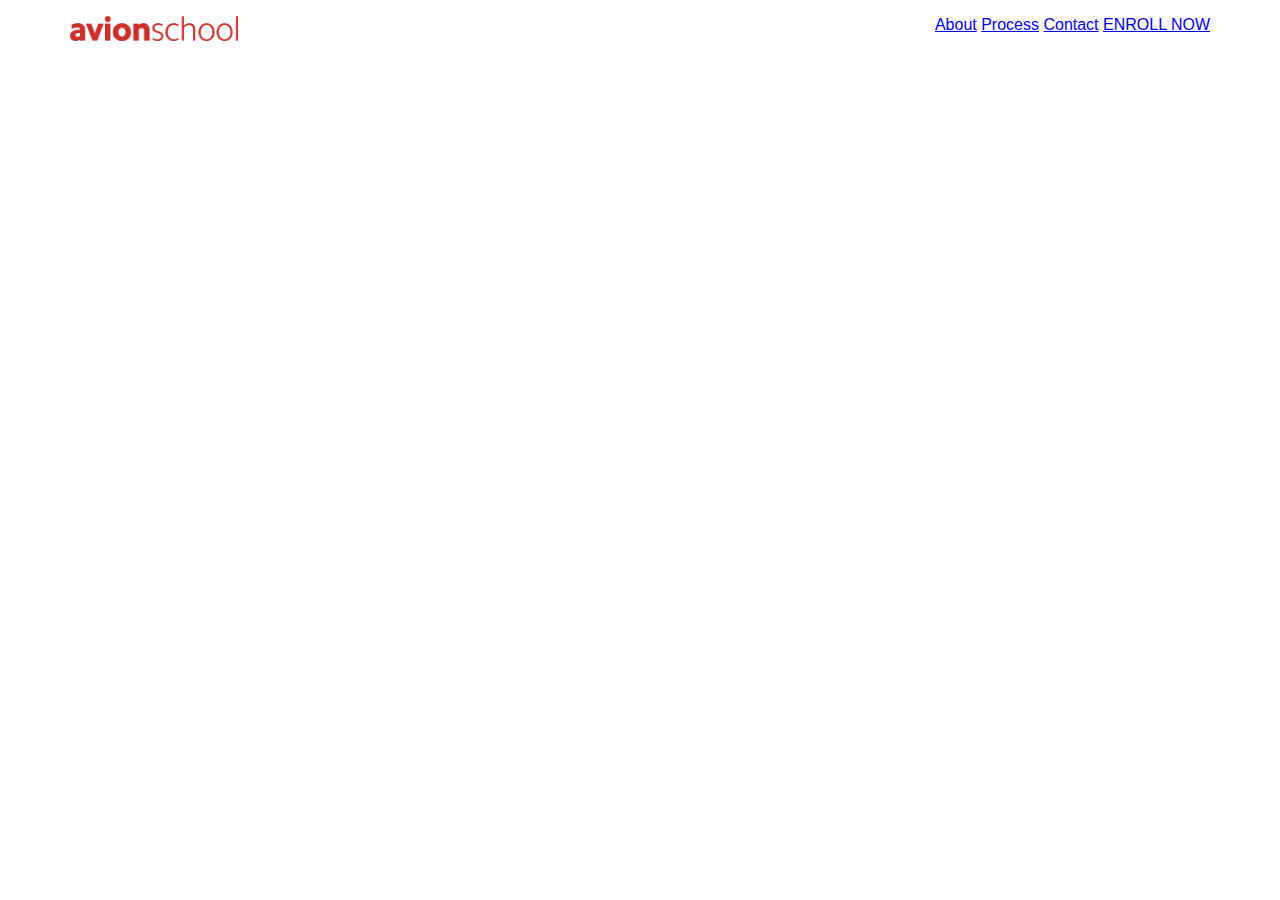
==== index.html @ 993ed4a9 "Initial Commit" ====
<!DOCTYPE html>
<html lang="en">
<head>
    <meta charset="UTF-8">
    <meta name="viewport" content="width=device-width, initial-scale=1.0">
    <title>Document</title>
    <link rel="stylesheet" href="./styles.css">
</head>
<body>
    <header>
        <div class="container">
            <img src="assets/logo.png">
            <ul>
                <li><a href="#">About</a></li>
                <li><a href="#">Process</a></li>
                <li><a href="#">Contact</a></li>
                <li><a href="#" class="btn">ENROLL NOW</a></li>
            </ul>
        </div>
    </header>

    <section id="banner">
        <div class="container">
            
        </div>        
    </section>
    
    <section id="about">
        <div class="container">
            
        </div>        
    </section>
    
    <section id="quote">
        <div class="container">
            
        </div>        
    </section>
    
    <section id="services">
        <div class="container">
            
        </div>        
    </section>
    
    <section id="contact">
        <div class="container">
            
        </div>        
    </section>

    <footer>
        <div class="container">
            
        </div>
    </footer>
</body>
</html>
---- styles.css ----
* {
    font-family: -apple-system, BlinkMacSystemFont, 'Segoe UI', Roboto, Oxygen, Ubuntu, Cantarell, 'Open Sans', 'Helvetica Neue', sans-serif;
    box-sizing: border-box;
    padding: 0;
    margin: 0;
}

.container {
    margin: 0 auto;
}

@media (min-width: 576px) {
    .container {
        width: 540px;
    }
}

@media (min-width: 768px) {
    .container {
        width: 720px;
    }
}

@media (min-width: 992px) {
    .container {
        width: 960px;
    }
}

@media (min-width: 1200px) {
    .container {
        width: 1140px;
    }
}

header .container {
    display: flex;
    padding-top: 16px;
    padding-bottom: 16px;
    justify-content: space-between;
}

header img {
    max-height: 25px;
}

header li {
    display: inline;
}
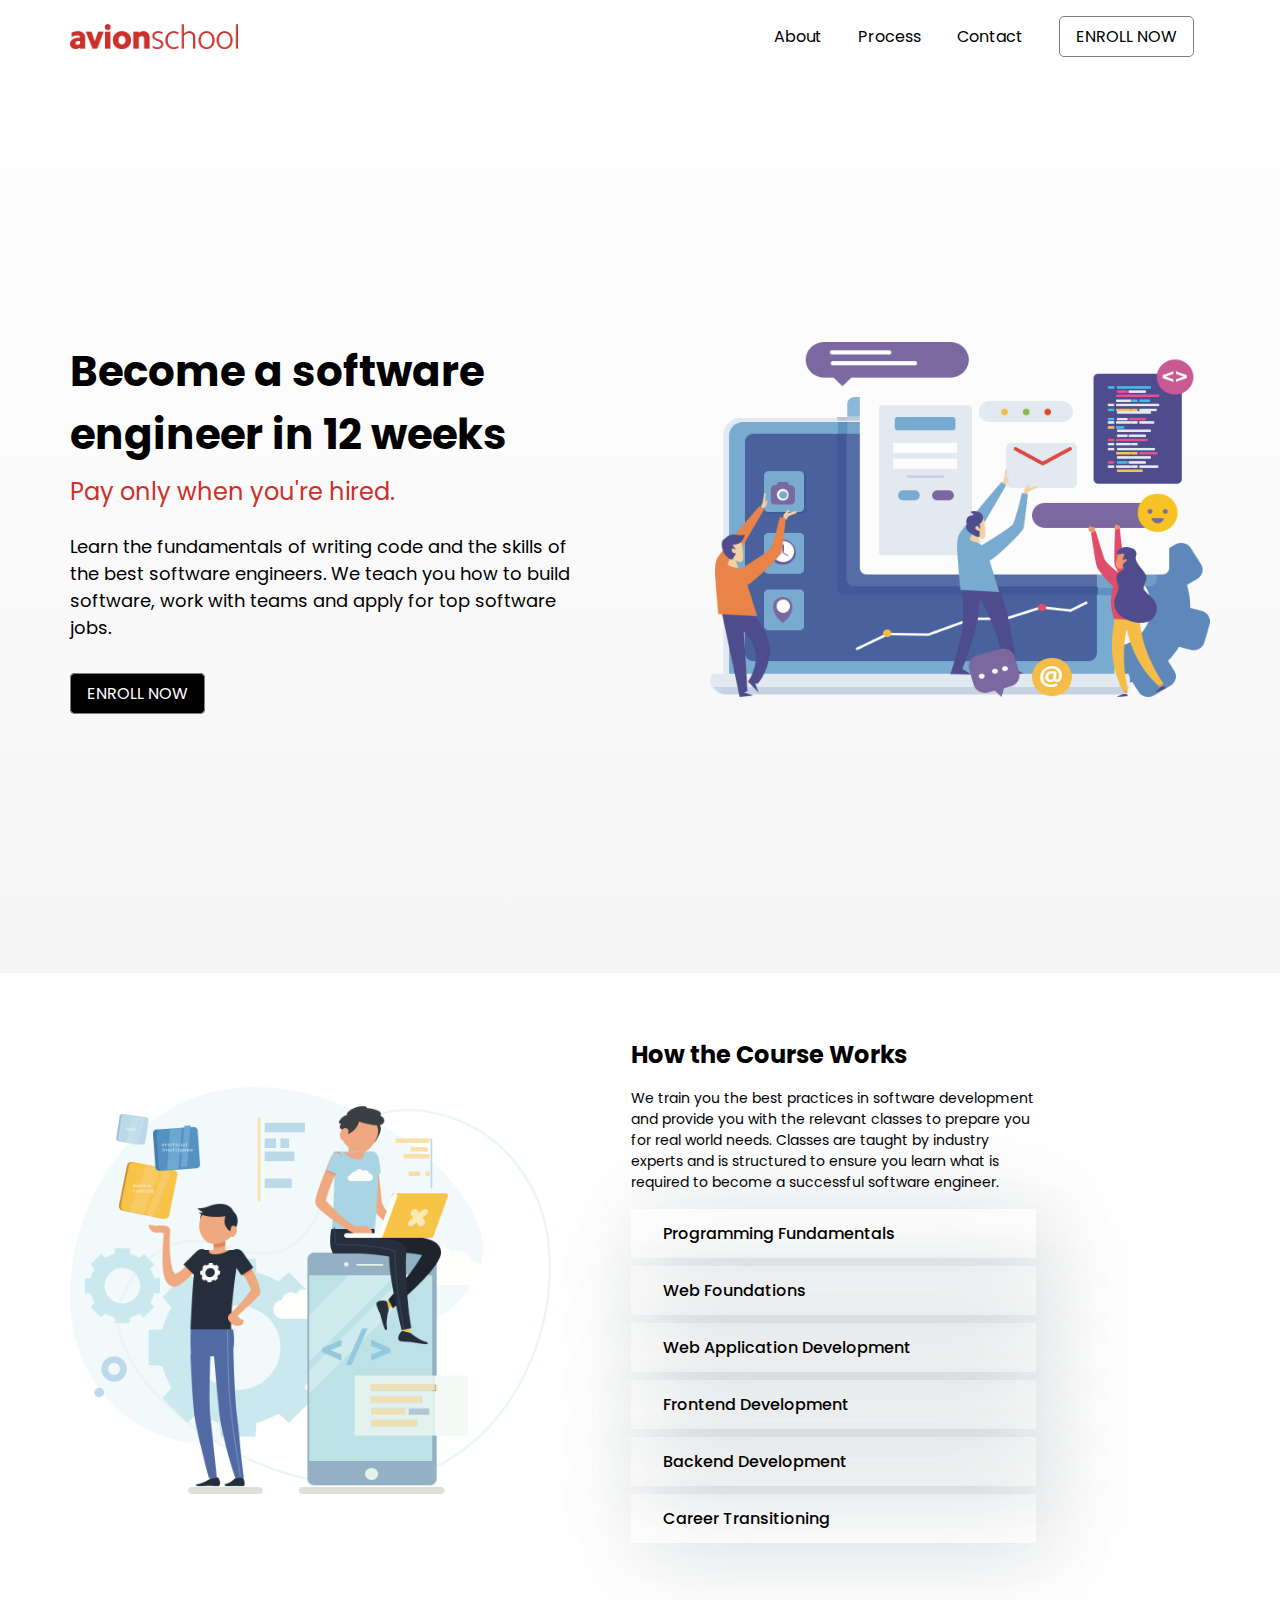
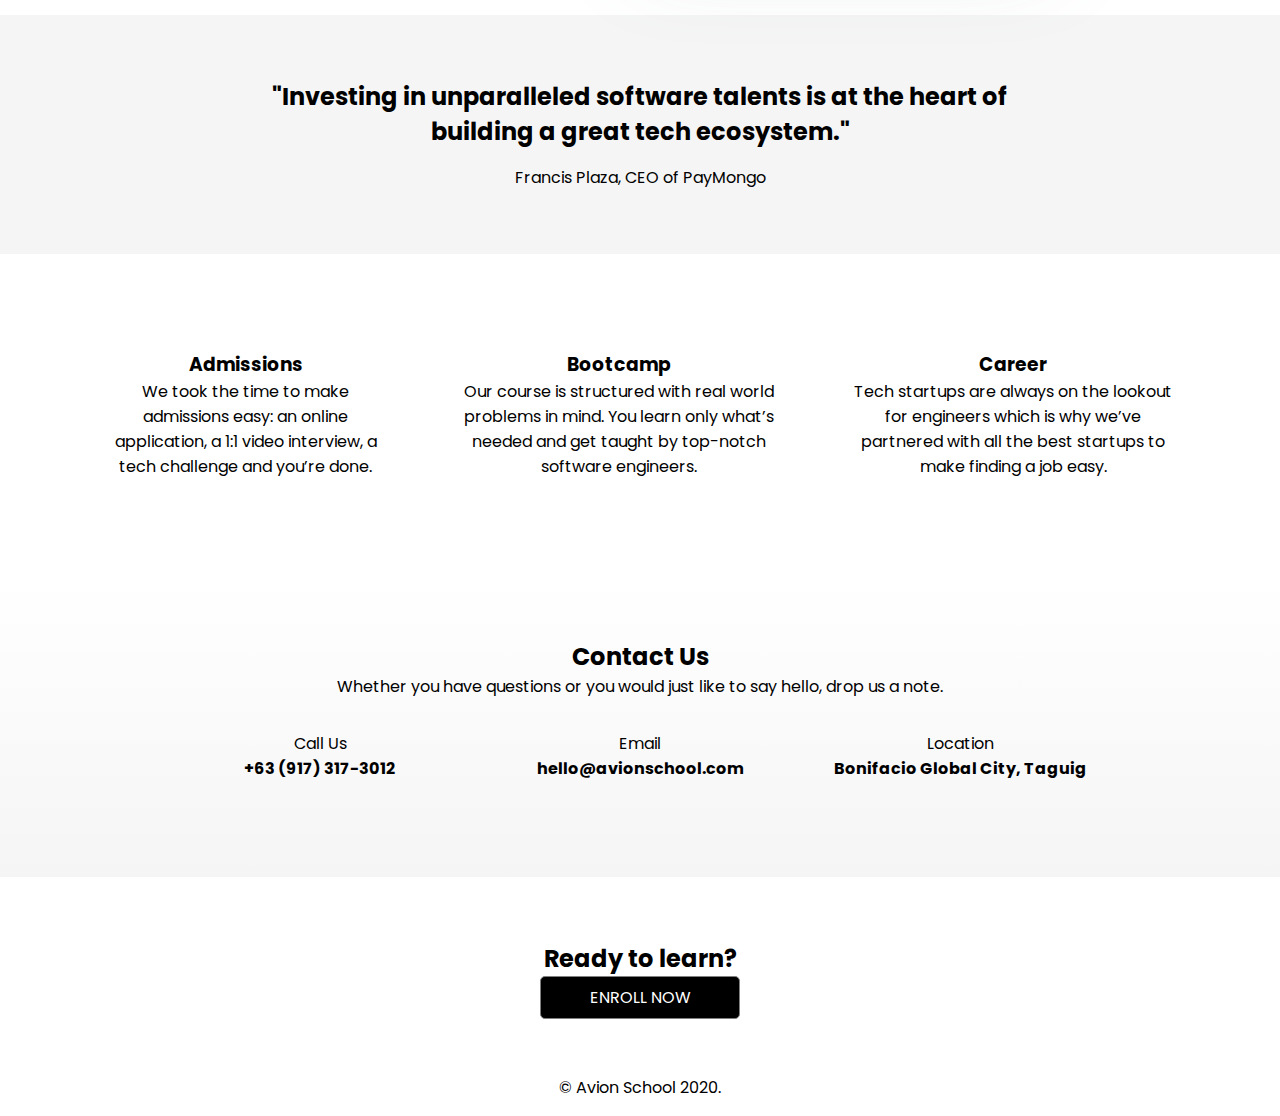
==== commit 8cc27239: "Merge branch 'master' of https://github.com/jhakezebedee/AvionRedesignLandingPage into #11-enroll-ht" ====
--- a/index.html
+++ b/index.html
@@ -4,7 +4,8 @@
     <meta charset="UTF-8">
     <meta name="viewport" content="width=device-width, initial-scale=1.0">
     <title>Document</title>
-    <link rel="stylesheet" href="./styles.css">
+    <link rel="stylesheet" href="./css/global.css">
+    <link rel="stylesheet" href="./css/index.css">
 </head>
 <body>
     <header>
@@ -14,44 +15,123 @@
                 <li><a href="#">About</a></li>
                 <li><a href="#">Process</a></li>
                 <li><a href="#">Contact</a></li>
-                <li><a href="#" class="btn">ENROLL NOW</a></li>
+                <li><a href="#" class="btn btn-hollow">ENROLL NOW</a></li>
             </ul>
         </div>
     </header>
 
     <section id="banner">
         <div class="container">
-            
+            <div class="banner-content">
+                <h1>
+                    Become a software engineer in 12 weeks
+                </h1>
+                <span class="banner-highlight">
+                    Pay only when you're hired.
+                </span>
+                <p>
+                    Learn the fundamentals of writing code and the skills of the best software engineers. We teach you how to build software, work with teams and apply for top software jobs.
+                </p>
+                <a class="btn btn-solid">
+                    ENROLL NOW
+                </a>
+            </div>
+            <div class="banner-image-container">
+                <img src="assets/software-team.png">
+            </div>
         </div>        
     </section>
     
     <section id="about">
         <div class="container">
-            
+            <div class="about-image-container">
+                <img src="assets/course.png">
+            </div>
+            <div class="about-content">
+                <h2>
+                    How the Course Works
+                </h2>
+                <p>
+                    We train you the best practices in software development and provide you with the relevant classes to prepare you for real world needs. Classes are taught by industry experts and is structured to ensure you learn what is required to become a successful software engineer.
+                </p>
+                <ul>
+                    <li>Programming Fundamentals</li>
+                    <li>Web Foundations</li>
+                    <li>Web Application Development</li>
+                    <li>Frontend Development</li>
+                    <li>Backend Development</li>
+                    <li>Career Transitioning</li>
+                </ul>
+            </div>
         </div>        
     </section>
     
     <section id="quote">
         <div class="container">
-            
+            <blockquote>
+                <h2>
+                    "Investing in unparalleled software talents is at the heart of building a great tech ecosystem."
+                </h2>
+            </blockquote>
+            <span>
+                Francis Plaza, CEO of PayMongo
+            </span>
         </div>        
     </section>
     
     <section id="services">
         <div class="container">
-            
+            <div class="service-block">
+                <h3>Admissions</h3>
+                <p>
+                    We took the time to make admissions easy: an online application, a 1:1 video interview, a tech challenge and you’re done.
+                </p>
+            </div>
+            <div class="service-block">
+                <h3>Bootcamp</h3>
+                <p>
+                    Our course is structured with real world problems in mind. You learn only what’s needed and get taught by top-notch software engineers.
+                </p>
+            </div>
+            <div class="service-block">
+                <h3>Career</h3>
+                <p>
+                    Tech startups are always on the lookout for engineers which is why we’ve partnered with all the best startups to make finding a job easy.
+                </p>
+            </div>
         </div>        
     </section>
     
     <section id="contact">
         <div class="container">
-            
+            <h2>Contact Us</h2>
+            <p>Whether you have questions or you would just like to say hello, drop us a note.</p>
+            <div class="contacts">
+                <div class="contact-block">
+                    <p>Call Us</p>
+                    <h3>+63 (917) 317-3012</h3>
+                </div>
+                <div class="contact-block">
+                    <p>Email</p>
+                    <h3>hello@avionschool.com</h3>
+                </div>
+                <div class="contact-block">
+                    <p>Location</p>
+                    <h3>Bonifacio Global City, Taguig</h3>
+                </div>
+            </div>
         </div>        
     </section>
 
     <footer>
         <div class="container">
-            
+            <h2>Ready to learn?</h2>
+            <a class="btn btn-solid">
+                ENROLL NOW
+            </a>
+            <div class="footer-btm">
+                <p>© Avion School 2020.</p>
+            </div>
         </div>
     </footer>
 </body>
--- a/css/global.css
+++ b/css/global.css
@@ -0,0 +1,72 @@
+@import url('https://fonts.googleapis.com/css2?family=Poppins:ital,wght@0,100;0,200;0,300;0,400;0,500;0,600;0,700;0,800;0,900;1,100;1,200;1,300;1,400;1,500;1,600;1,700;1,800;1,900&display=swap');
+
+* {
+    font-family: 'Poppins',"Segoe UI","Roboto","Oxygen","Ubuntu","Cantarell","Fira Sans","Droid Sans","Helvetica Neue",sans-serif;
+    box-sizing: border-box;
+    padding: 0;
+    margin: 0;
+}
+
+.container {
+    margin: 0 auto;
+}
+
+@media (min-width: 576px) {
+    .container {
+        width: 540px;
+    }
+}
+
+@media (min-width: 768px) {
+    .container {
+        width: 720px;
+    }
+}
+
+@media (min-width: 992px) {
+    .container {
+        width: 960px;
+    }
+}
+
+@media (min-width: 1200px) {
+    .container {
+        width: 1140px;
+    }
+}
+
+header .container {
+    display: flex;
+    padding: 24px 0;
+    justify-content: space-between;
+}
+
+header img {
+    max-height: 25px;
+}
+
+header li {
+    display: inline;
+    margin: 0 16px;
+}
+
+header a {
+    text-decoration: none;
+    color: black;
+}
+
+.btn {
+    padding: 8px 16px;
+    border: 1px solid grey;
+    border-radius: 5px;
+}
+
+.btn-hollow{
+    background: none;
+    color: black;
+}
+
+.btn-solid{
+    background-color: black;
+    color: white;
+}--- a/css/index.css
+++ b/css/index.css
@@ -0,0 +1,155 @@
+#banner {
+    background: linear-gradient(180deg,#fff 0%,rgb(245, 245, 245) 100%);
+}
+
+#banner .container {
+    display: flex;
+    justify-content: center;
+    align-items: center;
+    height: 100vh;
+}
+
+#banner .banner-image-container {
+    max-width: 50vw;
+}
+
+#banner img {
+    width: 100%;
+}
+
+#banner h1 {
+    font-size: 42px;
+    width: 80%;
+    padding-bottom: 8px;
+}
+
+#banner .banner-highlight {
+    font-size: 24px;
+    color: #cc302b;
+}
+
+#banner p {
+    font-size: 18px;
+    width: 80%;
+    padding-bottom: 40px;
+    padding-top: 24px;
+}
+
+#about .container {
+    display: flex;
+    justify-content: center;
+    align-items: center;
+    padding: 64px 0;
+}
+
+#about .about-image-container {
+    max-width: 50vw;
+    width: 90%;
+    padding-right: 80px;
+}
+
+#about .about-content {
+    width: 100%;
+}
+
+#about img {
+    width: 100%;
+}
+
+#about h2 {
+    padding-bottom: 16px;
+}
+
+#about p {
+    font-size: 14px;
+    width: 70%;
+    margin-bottom: 16px;
+}
+
+#about ul {
+    list-style: none;
+    width: 70%;
+}
+
+#about li {
+    padding: 12px 32px;
+    box-shadow: 12px 7px 90px 0 rgba(110,123,131,.3);
+    margin-bottom: 8px;
+    font-weight: 500;
+}
+
+#quote {
+    background: rgb(245, 245, 245);
+}
+#quote .container {
+    text-align: center;
+    display: flex;
+    flex-direction: column;
+    justify-content: center;
+    align-items: center;
+    padding: 64px 0;
+}
+
+#quote blockquote {
+    width: 70%;
+    margin-bottom: 16px;
+}
+
+#services .container {
+    text-align: center;
+    display: flex;
+    justify-content: center;
+    align-items: center;
+    padding: 64px 0;
+}
+
+#services .service-block {
+    padding: 32px 32px;
+}
+
+#contact {
+    background: linear-gradient(180deg,#fff 0%,rgb(245, 245, 245) 100%);
+}
+
+#contact .container {
+    text-align: center;
+    display: flex;
+    flex-direction: column;
+    justify-content: center;
+    align-items: center;
+    padding: 64px 0;
+}
+
+#contact .contacts {
+    display: flex;
+    justify-content: center;
+    align-items: center;
+    width: 100%;
+}
+
+#contact .contact-block {
+    padding: 32px 32px;
+    width: 25vw;
+}
+
+#contact h3 {
+    font-size: 16px;
+}
+
+footer .container {
+    display: flex;
+    flex-direction: column;
+    align-items: center;
+    justify-content: center;
+    padding-top: 64px;
+}
+
+footer .btn {
+    text-align: center;
+    width: 200px;
+}
+
+footer .footer-btm {
+    margin-top: 40px;
+    padding: 16px 0;
+}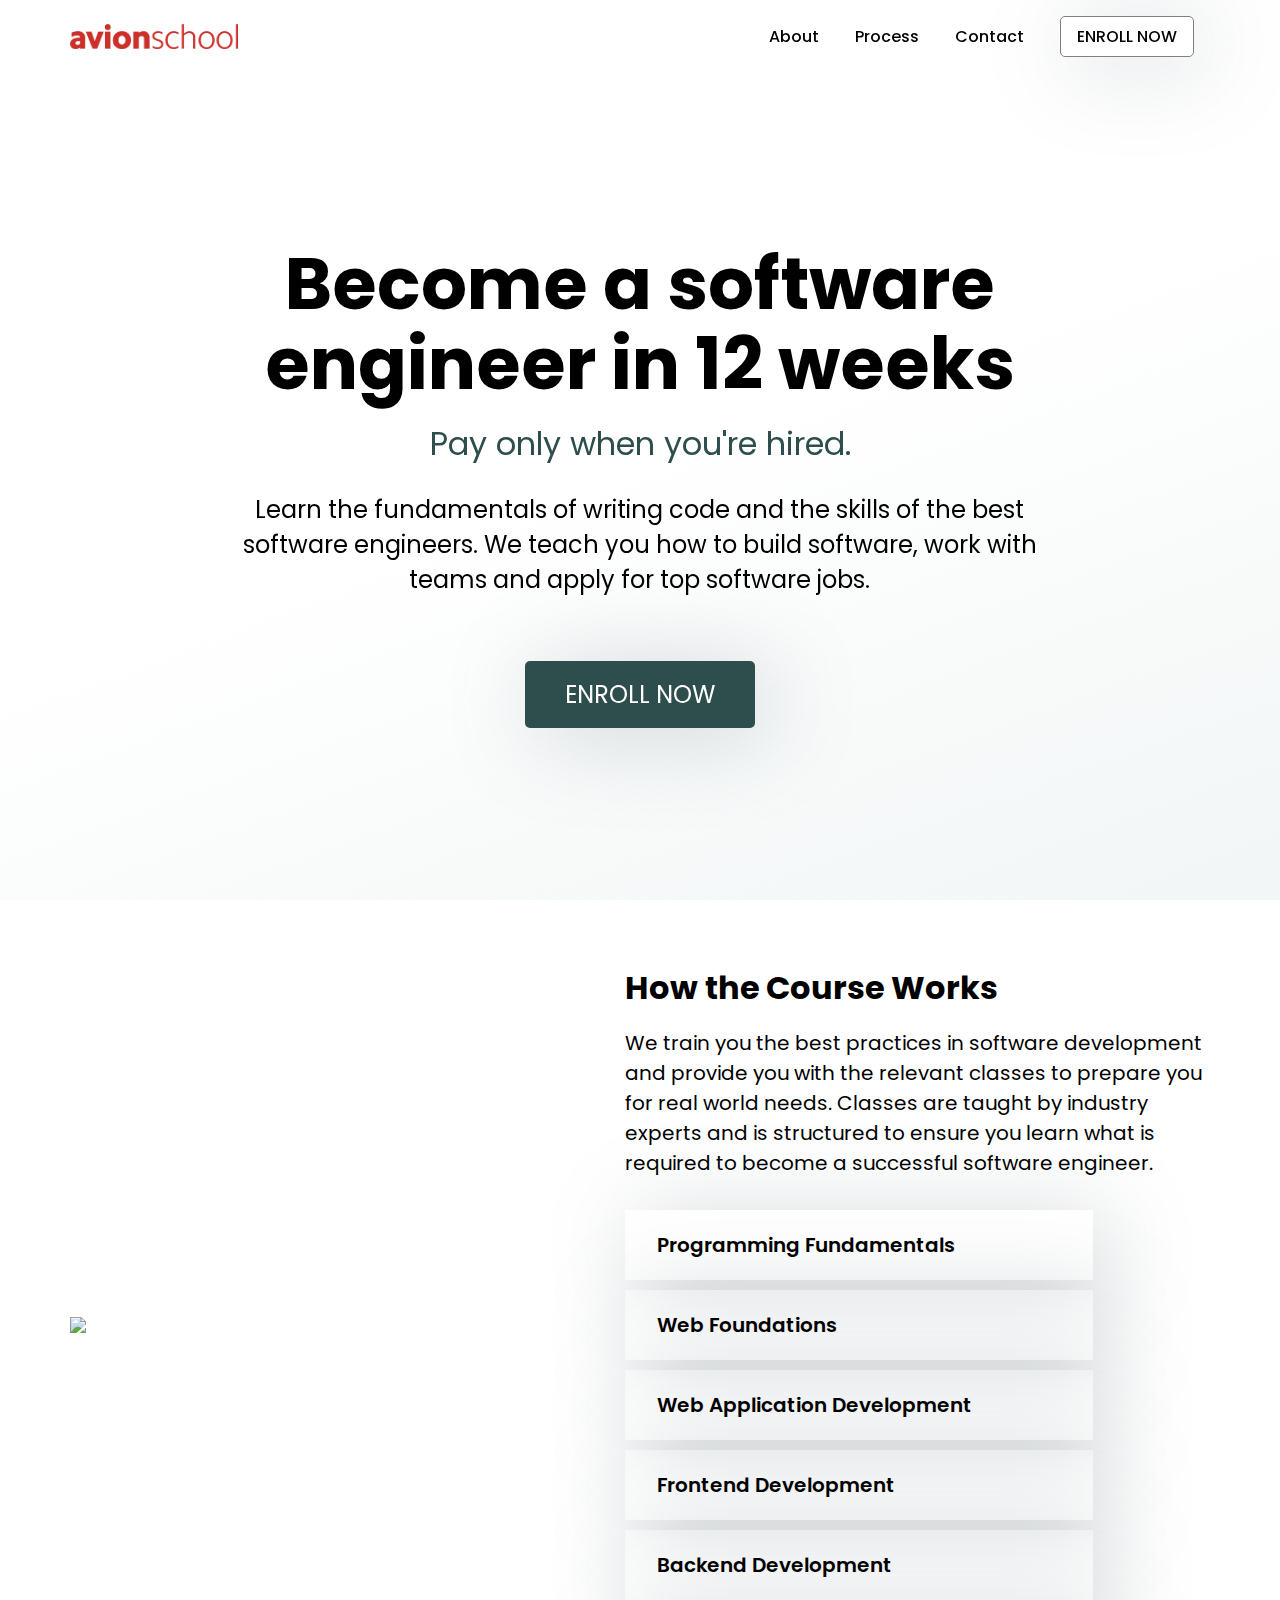
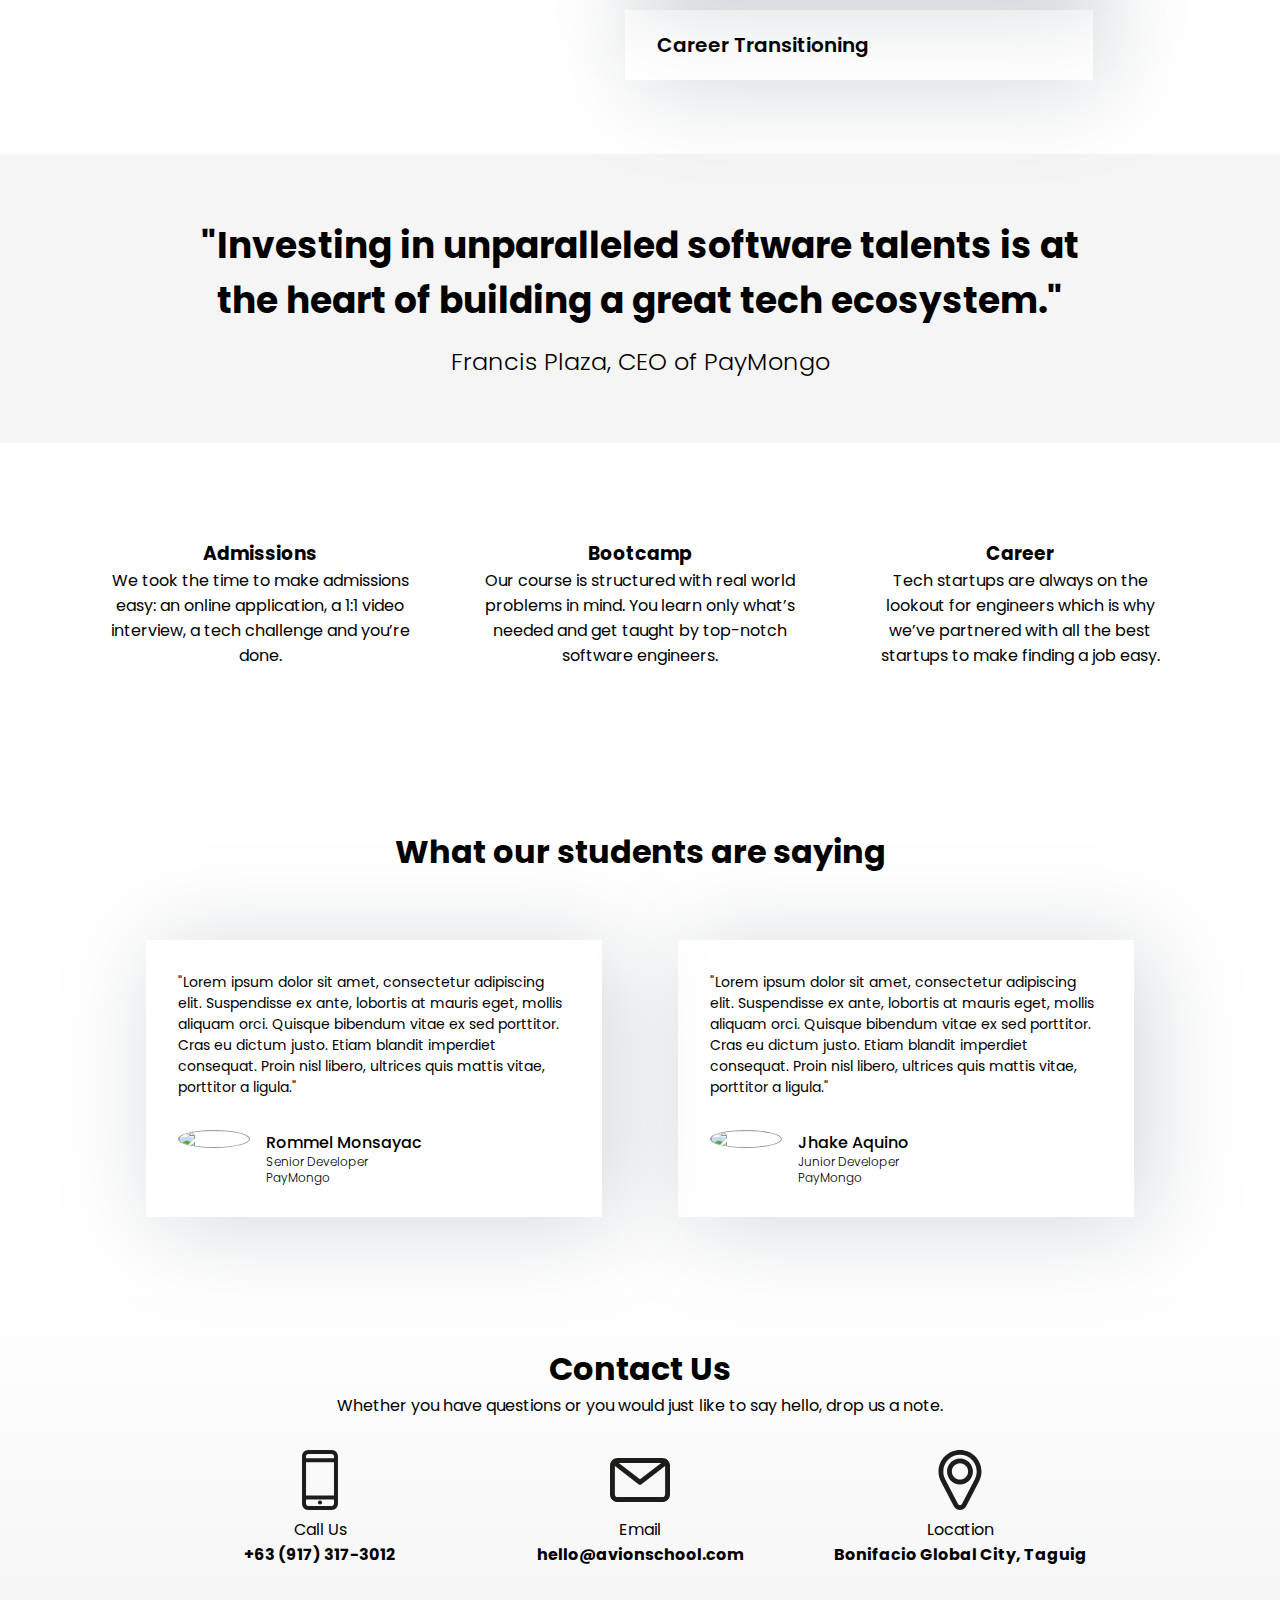
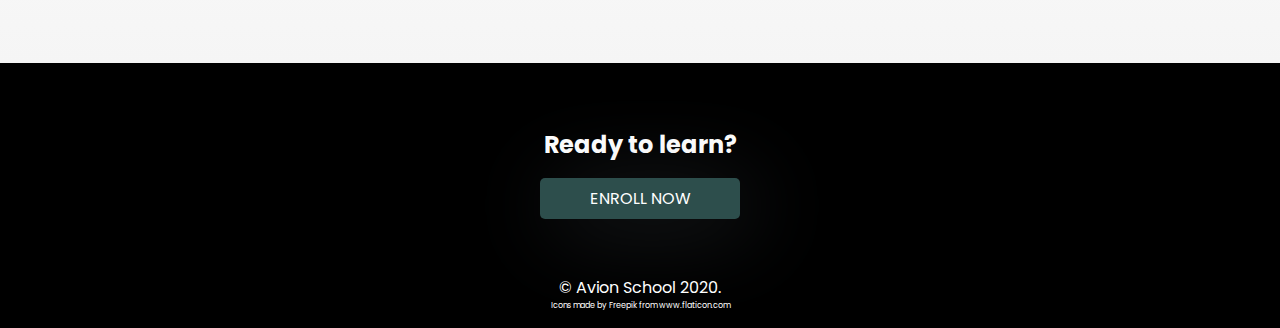
==== commit 72468b09: "Add icons for contacts section" ====
--- a/index.html
+++ b/index.html
@@ -6,9 +6,23 @@
     <title>Document</title>
     <link rel="stylesheet" href="./css/global.css">
     <link rel="stylesheet" href="./css/index.css">
+    <script>
+        window.onload = function() {
+            var myNav = document.getElementById('header');
+            window.onscroll = function () { 
+                "use strict";
+                if (document.body.scrollTop >= 100 || document.documentElement.scrollTop >= 100 ) {
+                    myNav.classList.add("scrolled");
+                } 
+                else {
+                    myNav.classList.remove("scrolled");
+                }
+            };
+        }
+    </script>
 </head>
 <body>
-    <header>
+    <header id="header">
         <div class="container">
             <img src="assets/logo.png">
             <ul>
@@ -32,20 +46,17 @@
                 <p>
                     Learn the fundamentals of writing code and the skills of the best software engineers. We teach you how to build software, work with teams and apply for top software jobs.
                 </p>
-                <a class="btn btn-solid">
+                <a href="#" class="btn btn-solid">
                     ENROLL NOW
                 </a>
             </div>
-            <div class="banner-image-container">
-                <img src="assets/software-team.png">
-            </div>
         </div>        
     </section>
-    
+
     <section id="about">
         <div class="container">
             <div class="about-image-container">
-                <img src="assets/course.png">
+                <img src="assets/about.png">
             </div>
             <div class="about-content">
                 <h2>
@@ -102,20 +113,57 @@
         </div>        
     </section>
     
+    <section id="students">
+        <div class="container">
+            <h2>What our students are saying</h2>
+            <div class="testimonials-container">
+                <div class="student-block">
+                    <p>
+                        "Lorem ipsum dolor sit amet, consectetur adipiscing elit. Suspendisse ex ante, lobortis at mauris eget, mollis aliquam orci. Quisque bibendum vitae ex sed porttitor. Cras eu dictum justo. Etiam blandit imperdiet consequat. Proin nisl libero, ultrices quis mattis vitae, porttitor a ligula."
+                    </p>
+                    <div class="student-profile">
+                        <img src="assets/student-1.jpg">
+                        <div class="student-title">
+                            <h3>Rommel Monsayac</h3>
+                            <span>Senior Developer</span>
+                            <span>PayMongo</span>
+                        </div>
+                    </div>
+                </div>
+                <div class="student-block">
+                    <p>
+                        "Lorem ipsum dolor sit amet, consectetur adipiscing elit. Suspendisse ex ante, lobortis at mauris eget, mollis aliquam orci. Quisque bibendum vitae ex sed porttitor. Cras eu dictum justo. Etiam blandit imperdiet consequat. Proin nisl libero, ultrices quis mattis vitae, porttitor a ligula."
+                    </p>
+                    <div class="student-profile">
+                        <img src="assets/student-2.jpg">
+                        <div class="student-title">
+                            <h3>Jhake Aquino</h3>
+                            <span>Junior Developer</span>
+                            <span>PayMongo</span>
+                        </div>
+                    </div>
+                </div>
+            </div>
+        </div>
+    </section>
+
     <section id="contact">
         <div class="container">
             <h2>Contact Us</h2>
             <p>Whether you have questions or you would just like to say hello, drop us a note.</p>
             <div class="contacts">
                 <div class="contact-block">
+                    <img src="assets/iphone.svg">
                     <p>Call Us</p>
                     <h3>+63 (917) 317-3012</h3>
                 </div>
                 <div class="contact-block">
+                    <img src="assets/email.svg">
                     <p>Email</p>
                     <h3>hello@avionschool.com</h3>
                 </div>
                 <div class="contact-block">
+                    <img src="assets/placeholder.svg">
                     <p>Location</p>
                     <h3>Bonifacio Global City, Taguig</h3>
                 </div>
@@ -126,11 +174,12 @@
     <footer>
         <div class="container">
             <h2>Ready to learn?</h2>
-            <a class="btn btn-solid">
+            <a href="#" class="btn btn-solid">
                 ENROLL NOW
             </a>
             <div class="footer-btm">
                 <p>© Avion School 2020.</p>
+                <p class="icon-source">Icons made by <a href="https://www.flaticon.com/authors/freepik" title="Freepik">Freepik</a> from <a href="https://www.flaticon.com/" title="Flaticon"> www.flaticon.com</a></p>
             </div>
         </div>
     </footer>
--- a/css/global.css
+++ b/css/global.css
@@ -35,6 +35,20 @@
     }
 }
 
+header {
+    position: fixed;
+    top: 0;
+    width: 100%;
+    transition: background-color 200ms linear;
+}
+
+header.scrolled {
+    background-color: #fff !important;
+    transition: background-color 200ms linear;
+    box-shadow: 12px 7px 90px 0 rgba(110,123,131,.3);
+    background: rgb(250,250,250);
+}
+
 header .container {
     display: flex;
     padding: 24px 0;
@@ -48,6 +62,7 @@
 header li {
     display: inline;
     margin: 0 16px;
+    font-weight: 500;
 }
 
 header a {
@@ -59,6 +74,9 @@
     padding: 8px 16px;
     border: 1px solid grey;
     border-radius: 5px;
+    text-align: center;
+    text-decoration: none;
+    box-shadow: 12px 7px 90px 0 rgba(110,123,131,.3);
 }
 
 .btn-hollow{
@@ -67,6 +85,41 @@
 }
 
 .btn-solid{
-    background-color: black;
+    background-color: #2d4e4c;
+    border: none;
     color: white;
+}
+
+footer  {    
+    background: rgb(0,0,0);
+}
+
+footer .container {
+    color: white;
+    display: flex;
+    flex-direction: column;
+    align-items: center;
+    justify-content: center;
+    padding-top: 64px;
+    text-align: center;
+}
+
+footer .btn {
+    margin-top: 16px;
+    width: 200px;
+}
+
+footer .footer-btm {
+    margin-top: 40px;
+    padding: 16px 0;
+}
+
+.icon-source {
+    color: white;
+    font-size: 8px;
+}
+
+.icon-source a {
+    color: white;
+    text-decoration: none;
 }--- a/css/index.css
+++ b/css/index.css
@@ -1,5 +1,25 @@
 #banner {
-    background: linear-gradient(180deg,#fff 0%,rgb(245, 245, 245) 100%);
+    background-image: url("../assets/banner.jpg");
+    background-repeat: no-repeat;
+    background-position: top;
+    background-size: cover;
+    position: fixed;
+    top: 0;
+    z-index: -1;
+    width: 100vw;
+}
+
+#banner::after {
+    content: ""; 
+    position: absolute;
+    top: 0;
+    left: 0;
+    width: 100%;
+    height: 100%;
+    background-image: linear-gradient(160deg, #ffffffd0 50%, #739b9d30 150%);
+    z-index: -2;
+    backdrop-filter: blur(4px);
+    pointer-events: none;
 }
 
 #banner .container {
@@ -9,8 +29,12 @@
     height: 100vh;
 }
 
-#banner .banner-image-container {
-    max-width: 50vw;
+#banner .banner-content {
+    text-align: center;
+    width: 80%;
+    display: flex;
+    flex-direction: column;
+    align-items: center;
 }
 
 #banner img {
@@ -18,21 +42,33 @@
 }
 
 #banner h1 {
-    font-size: 42px;
-    width: 80%;
-    padding-bottom: 8px;
+    font-size: 72px;
+    width: 100%;
+    padding-bottom: 16px;
+    padding-top: 72px;
+    line-height: 80px;
 }
 
 #banner .banner-highlight {
-    font-size: 24px;
-    color: #cc302b;
+    font-size: 32px;
+    color: #2d4e4c;
 }
 
 #banner p {
-    font-size: 18px;
-    width: 80%;
-    padding-bottom: 40px;
+    font-size: 24px;
+    width: 90%;
+    padding-bottom: 64px;
     padding-top: 24px;
+}
+
+#banner .btn {
+    font-size: 24px;
+    padding: 16px 40px;
+}
+
+#about {
+    margin-top: 100vh;
+    background: rgb(255,255,255);
 }
 
 #about .container {
@@ -44,8 +80,7 @@
 
 #about .about-image-container {
     max-width: 50vw;
-    width: 90%;
-    padding-right: 80px;
+    width: 95%;
 }
 
 #about .about-content {
@@ -57,25 +92,27 @@
 }
 
 #about h2 {
+    font-size: 32px;
     padding-bottom: 16px;
 }
 
 #about p {
-    font-size: 14px;
-    width: 70%;
-    margin-bottom: 16px;
+    font-size: 20px;
+    width: 100%;
+    margin-bottom: 32px;
 }
 
 #about ul {
     list-style: none;
-    width: 70%;
+    width: 80%;
 }
 
 #about li {
-    padding: 12px 32px;
+    font-size: 20px;
+    font-weight: 600;
+    padding: 20px 32px;
     box-shadow: 12px 7px 90px 0 rgba(110,123,131,.3);
-    margin-bottom: 8px;
-    font-weight: 500;
+    margin-bottom: 10px;
 }
 
 #quote {
@@ -91,8 +128,18 @@
 }
 
 #quote blockquote {
-    width: 70%;
+    width: 80%;
     margin-bottom: 16px;
+    font-size: 24px;
+}
+
+#quote span {
+    font-size: 24px;
+    font-weight: 300;
+}
+
+#services {
+    background: rgb(255, 255, 255);
 }
 
 #services .container {
@@ -104,11 +151,82 @@
 }
 
 #services .service-block {
+    width: 100%;
     padding: 32px 32px;
+}
+
+#students h2 {
+    font-size: 32px;
+    margin-bottom: 64px;
+}
+
+#students {
+    background: rgb(255, 255, 255);
+}
+
+#students .container {
+    text-align: center;
+    display: flex;
+    flex-direction: column;
+    justify-content: center;
+    align-items: center;
+    padding: 64px 0;
+    text-align: left;
+}
+
+#students .testimonials-container {
+    display: flex;
+    justify-content: space-evenly;
+    align-items: center;
+}
+
+#students .student-block {
+    width: 40%;
+    padding: 32px 32px;
+    box-shadow: 12px 7px 90px 0 rgba(110,123,131,.3);
+}
+
+.student-block p {
+    font-size: 14px;
+    margin-bottom: 32px;
+}
+
+.student-block h3 {
+    font-size: 16px;
+    font-weight: 500;
+}
+
+.student-block span {
+    font-size: 12px;
+    font-weight: 300;
+    display: block;
+    margin: -2px 0;
+}
+
+#students img {
+    border-radius: 50%;
+    width: 72px;
+    margin-right: 16px;
+    border: 1px;
+    border-style: solid;
+    border-color: rgb(150, 150, 150);
+}
+
+.student-profile {
+    display: flex;
+    align-items: flex-start;
 }
 
 #contact {
     background: linear-gradient(180deg,#fff 0%,rgb(245, 245, 245) 100%);
+}
+
+#contact img {
+    max-width: 60px;
+}
+
+#contact h2 {    
+    font-size: 32px;
 }
 
 #contact .container {
@@ -134,22 +252,4 @@
 
 #contact h3 {
     font-size: 16px;
-}
-
-footer .container {
-    display: flex;
-    flex-direction: column;
-    align-items: center;
-    justify-content: center;
-    padding-top: 64px;
-}
-
-footer .btn {
-    text-align: center;
-    width: 200px;
-}
-
-footer .footer-btm {
-    margin-top: 40px;
-    padding: 16px 0;
 }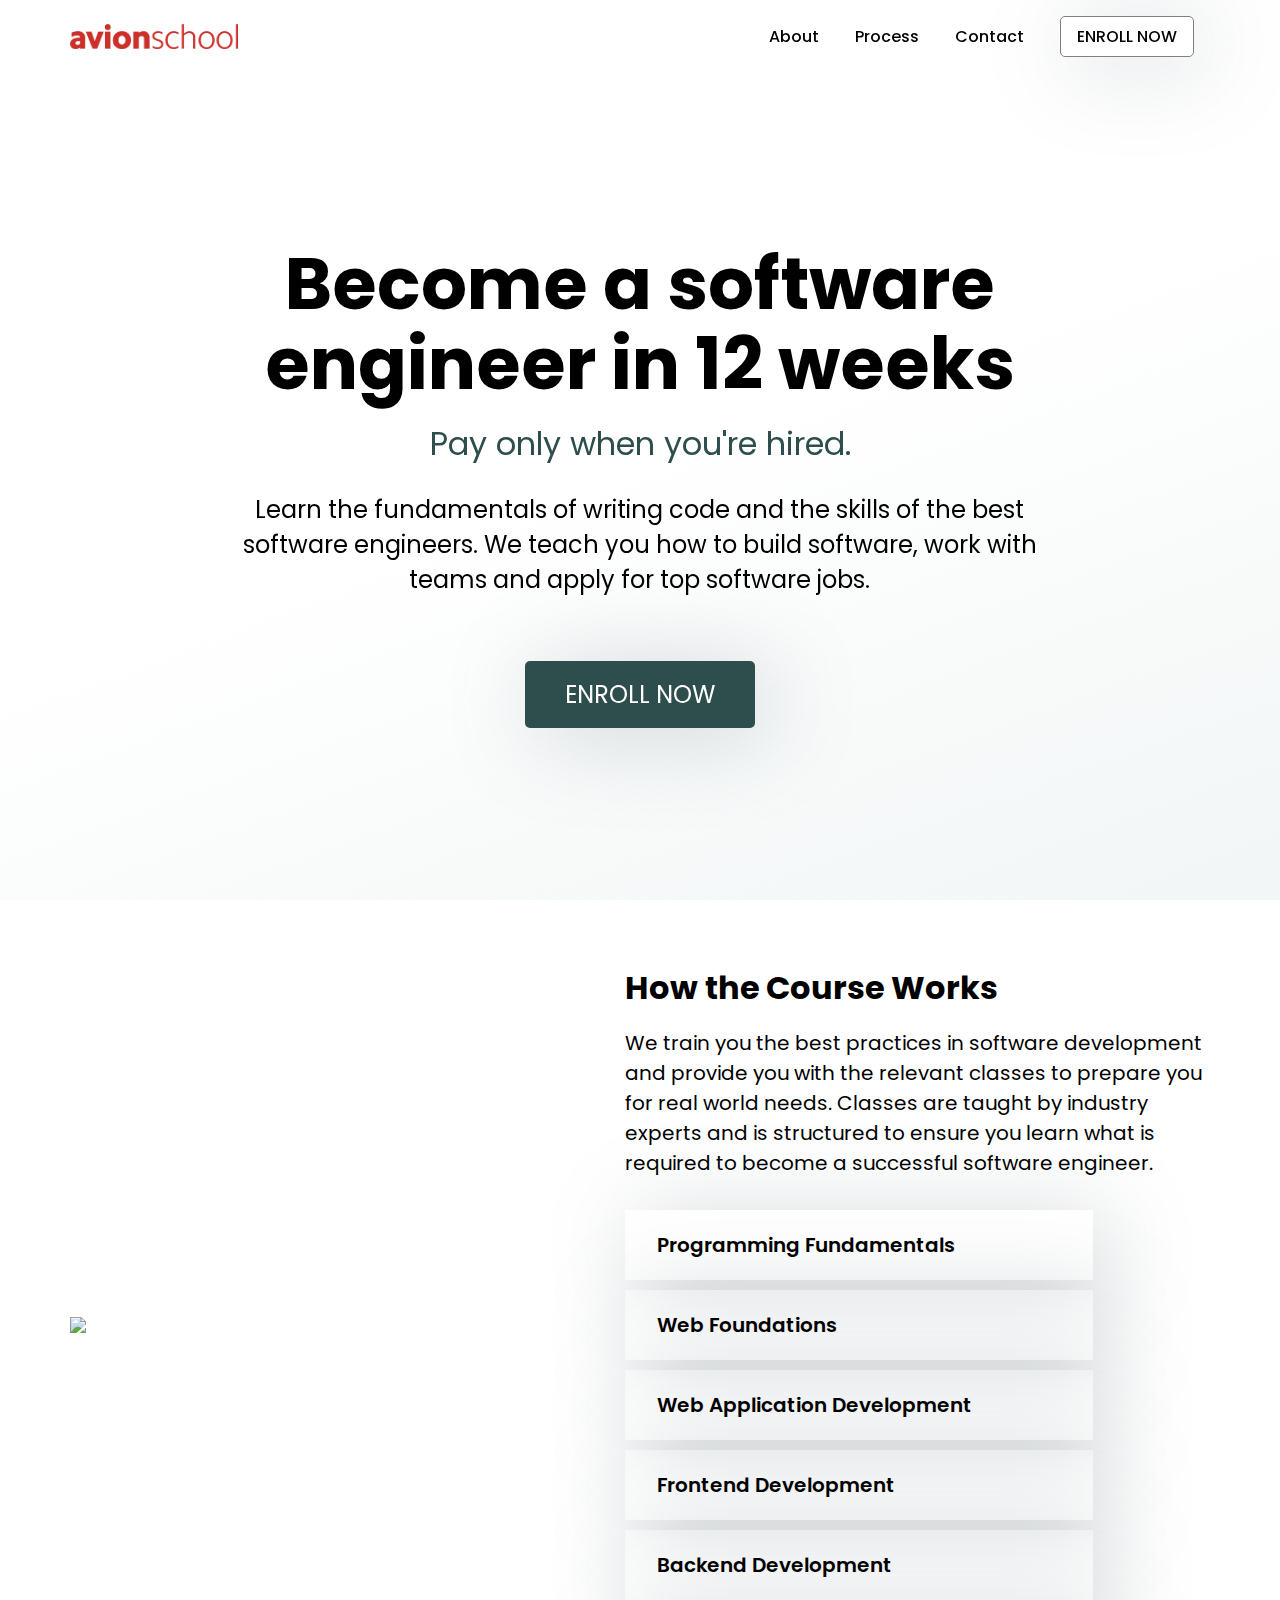
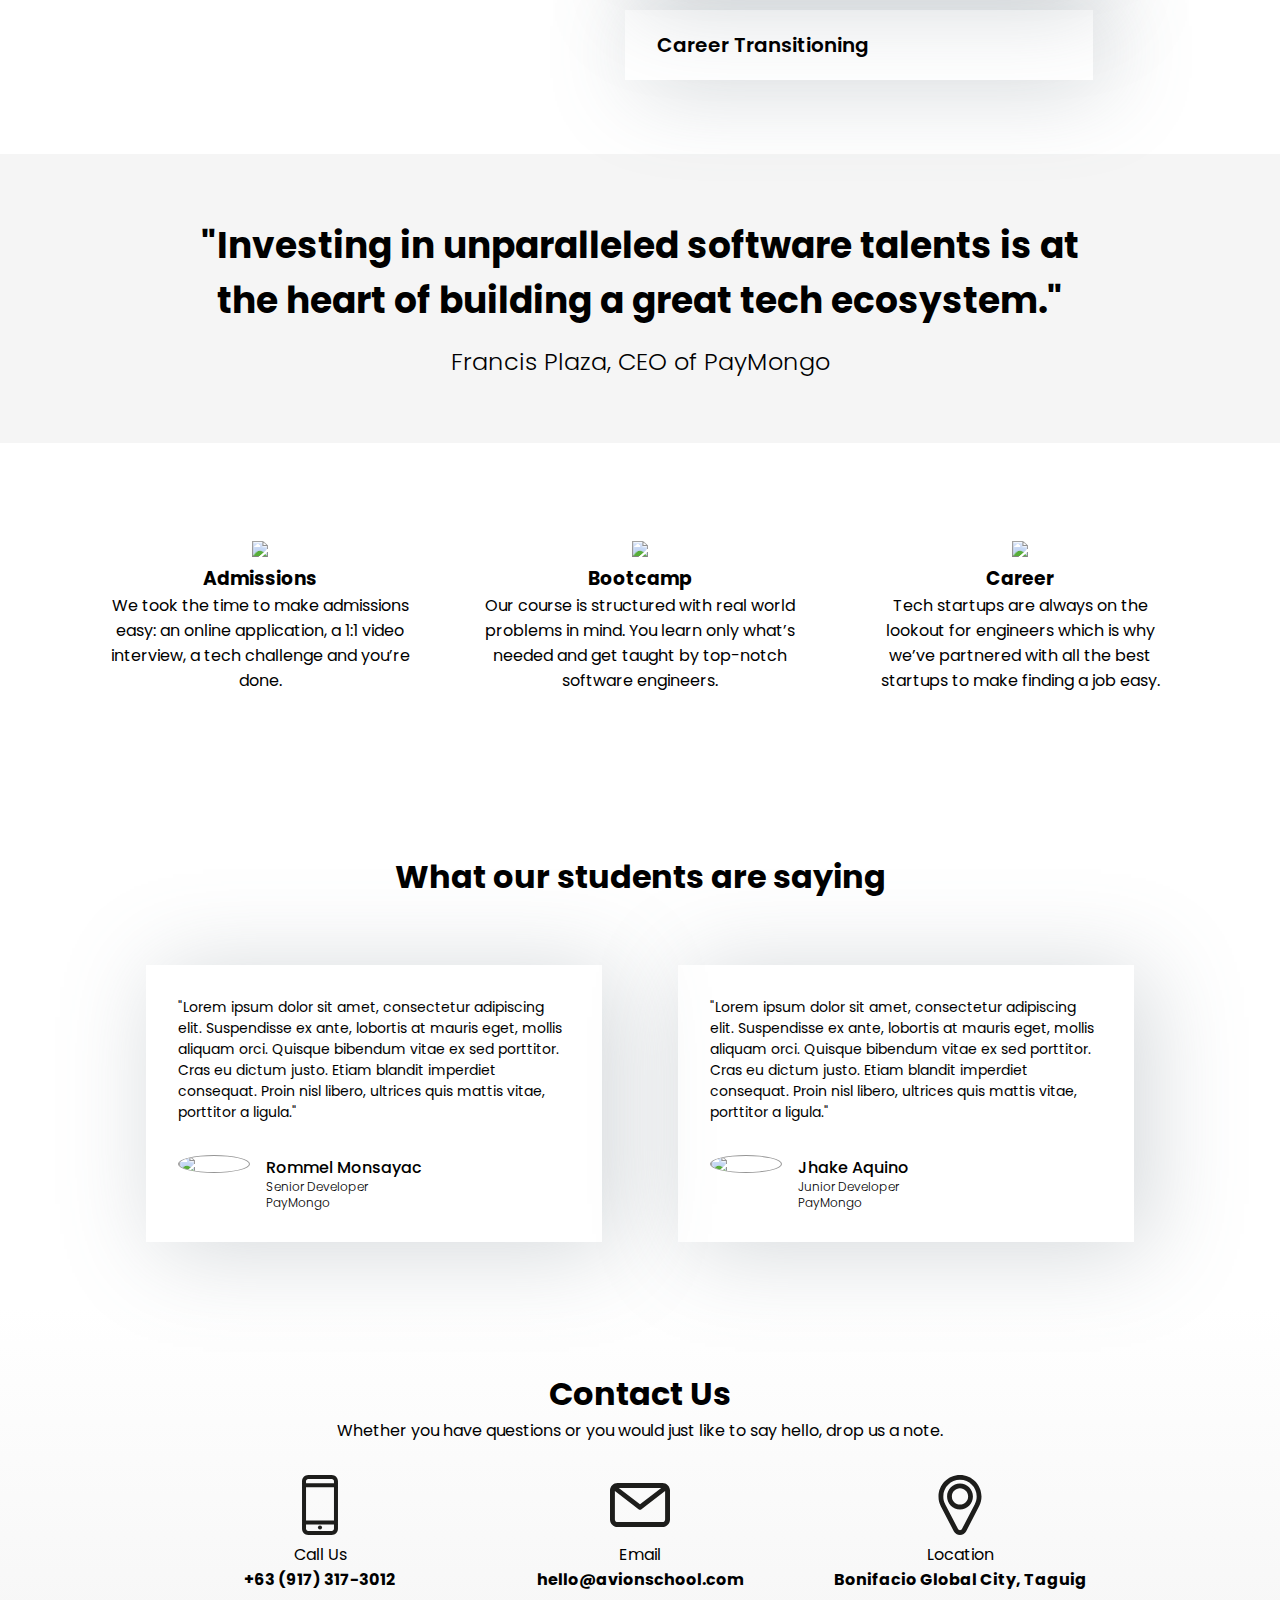
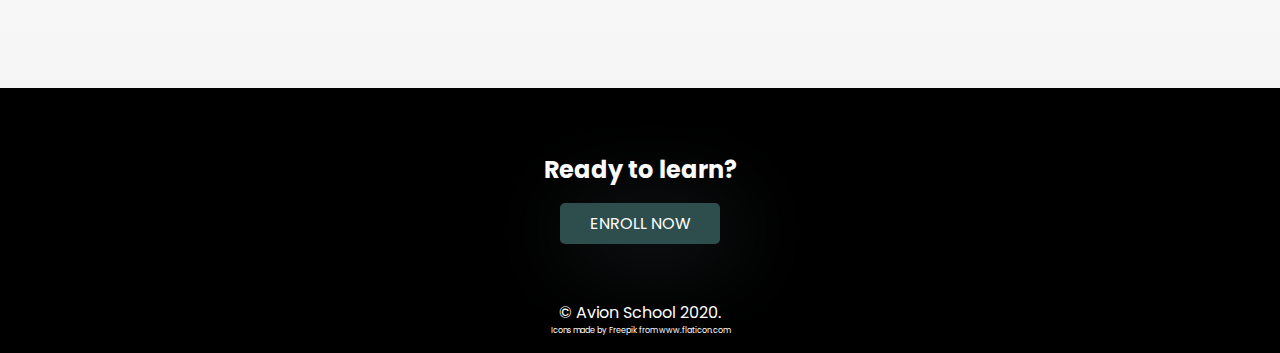
==== commit 447af190: "Add favicon" ====
--- a/index.html
+++ b/index.html
@@ -3,9 +3,10 @@
 <head>
     <meta charset="UTF-8">
     <meta name="viewport" content="width=device-width, initial-scale=1.0">
-    <title>Document</title>
+    <title>Become a software engineer in 12 weeks | Avion School</title>
     <link rel="stylesheet" href="./css/global.css">
     <link rel="stylesheet" href="./css/index.css">
+    <link rel="icon" href="assets/favicon.png" type="image/x-icon">
     <script>
         window.onload = function() {
             var myNav = document.getElementById('header');
@@ -93,18 +94,21 @@
     <section id="services">
         <div class="container">
             <div class="service-block">
+                <img src="assets/user.svg">
                 <h3>Admissions</h3>
                 <p>
                     We took the time to make admissions easy: an online application, a 1:1 video interview, a tech challenge and you’re done.
                 </p>
             </div>
             <div class="service-block">
+                <img src="assets/gamepad.svg">
                 <h3>Bootcamp</h3>
                 <p>
                     Our course is structured with real world problems in mind. You learn only what’s needed and get taught by top-notch software engineers.
                 </p>
             </div>
             <div class="service-block">
+                <img src="assets/award.svg">
                 <h3>Career</h3>
                 <p>
                     Tech startups are always on the lookout for engineers which is why we’ve partnered with all the best startups to make finding a job easy.
--- a/css/global.css
+++ b/css/global.css
@@ -106,7 +106,7 @@
 
 footer .btn {
     margin-top: 16px;
-    width: 200px;
+    width: 160px;
 }
 
 footer .footer-btm {
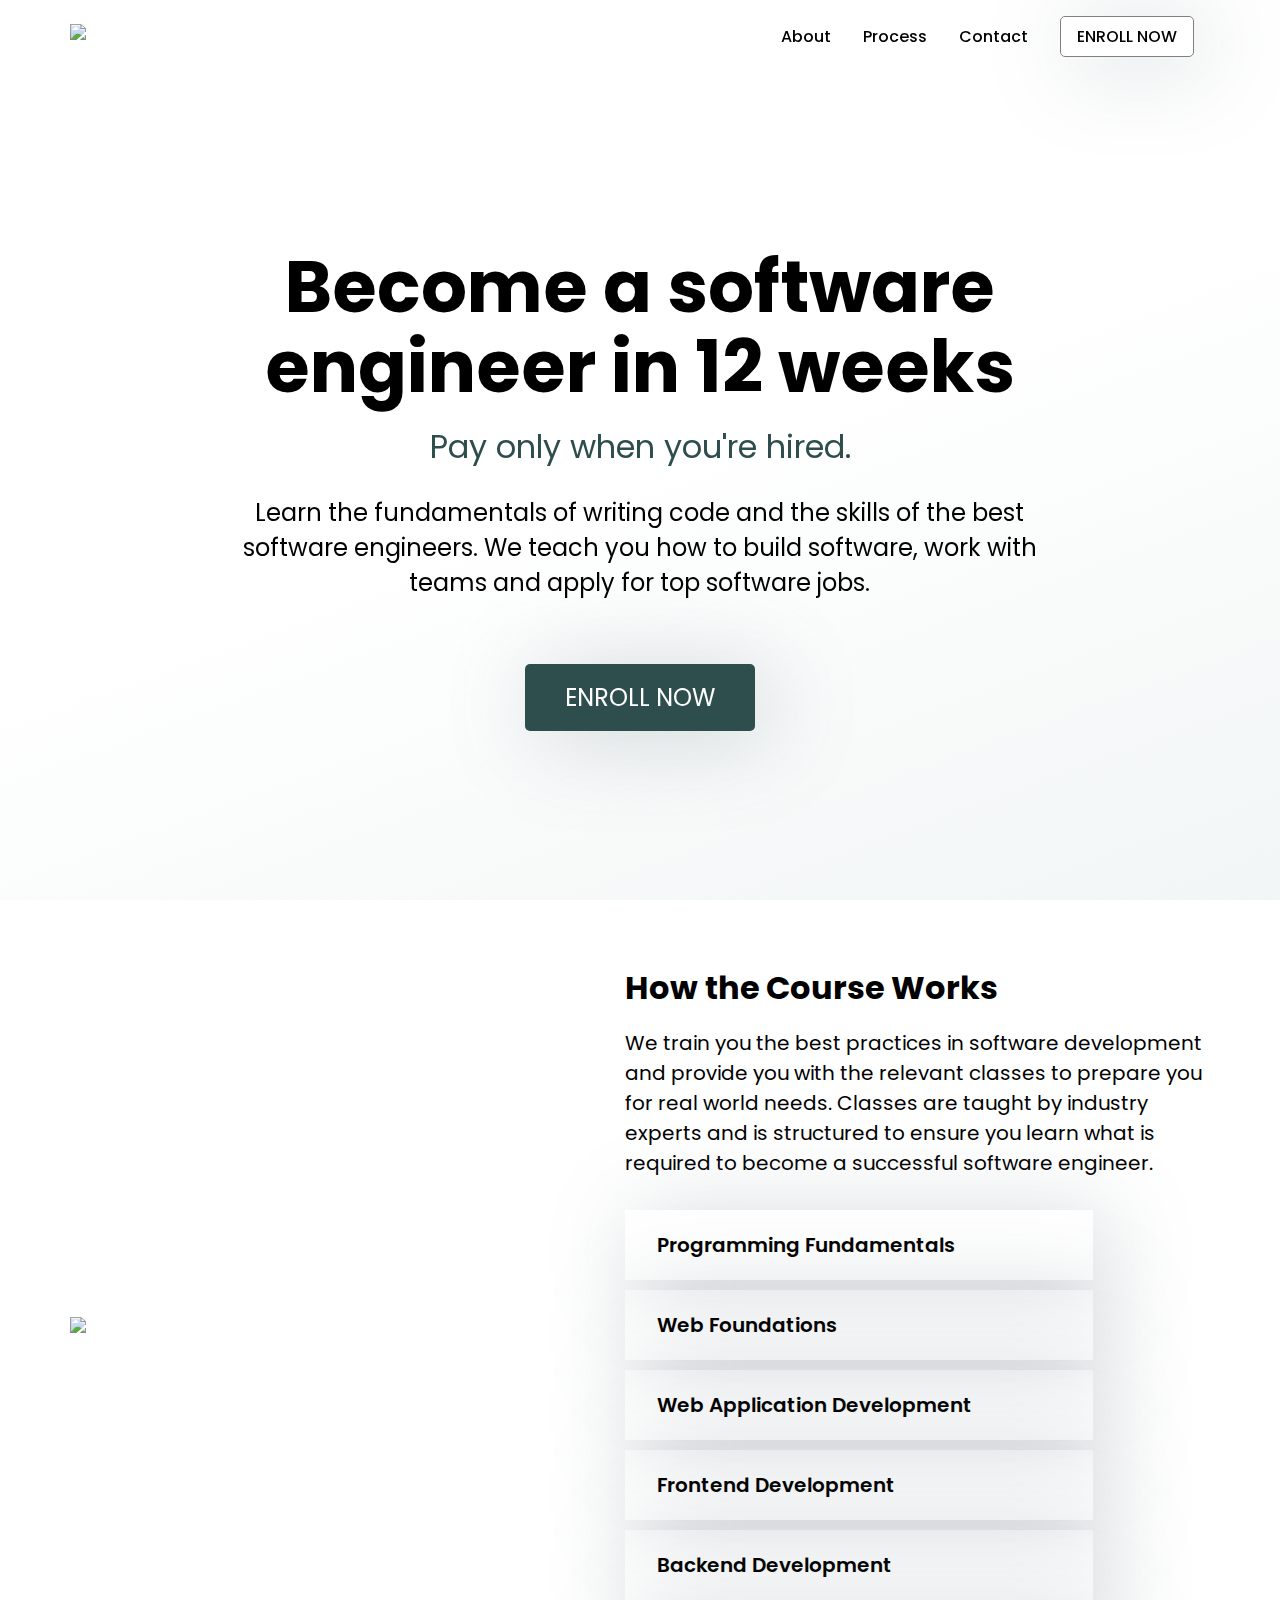
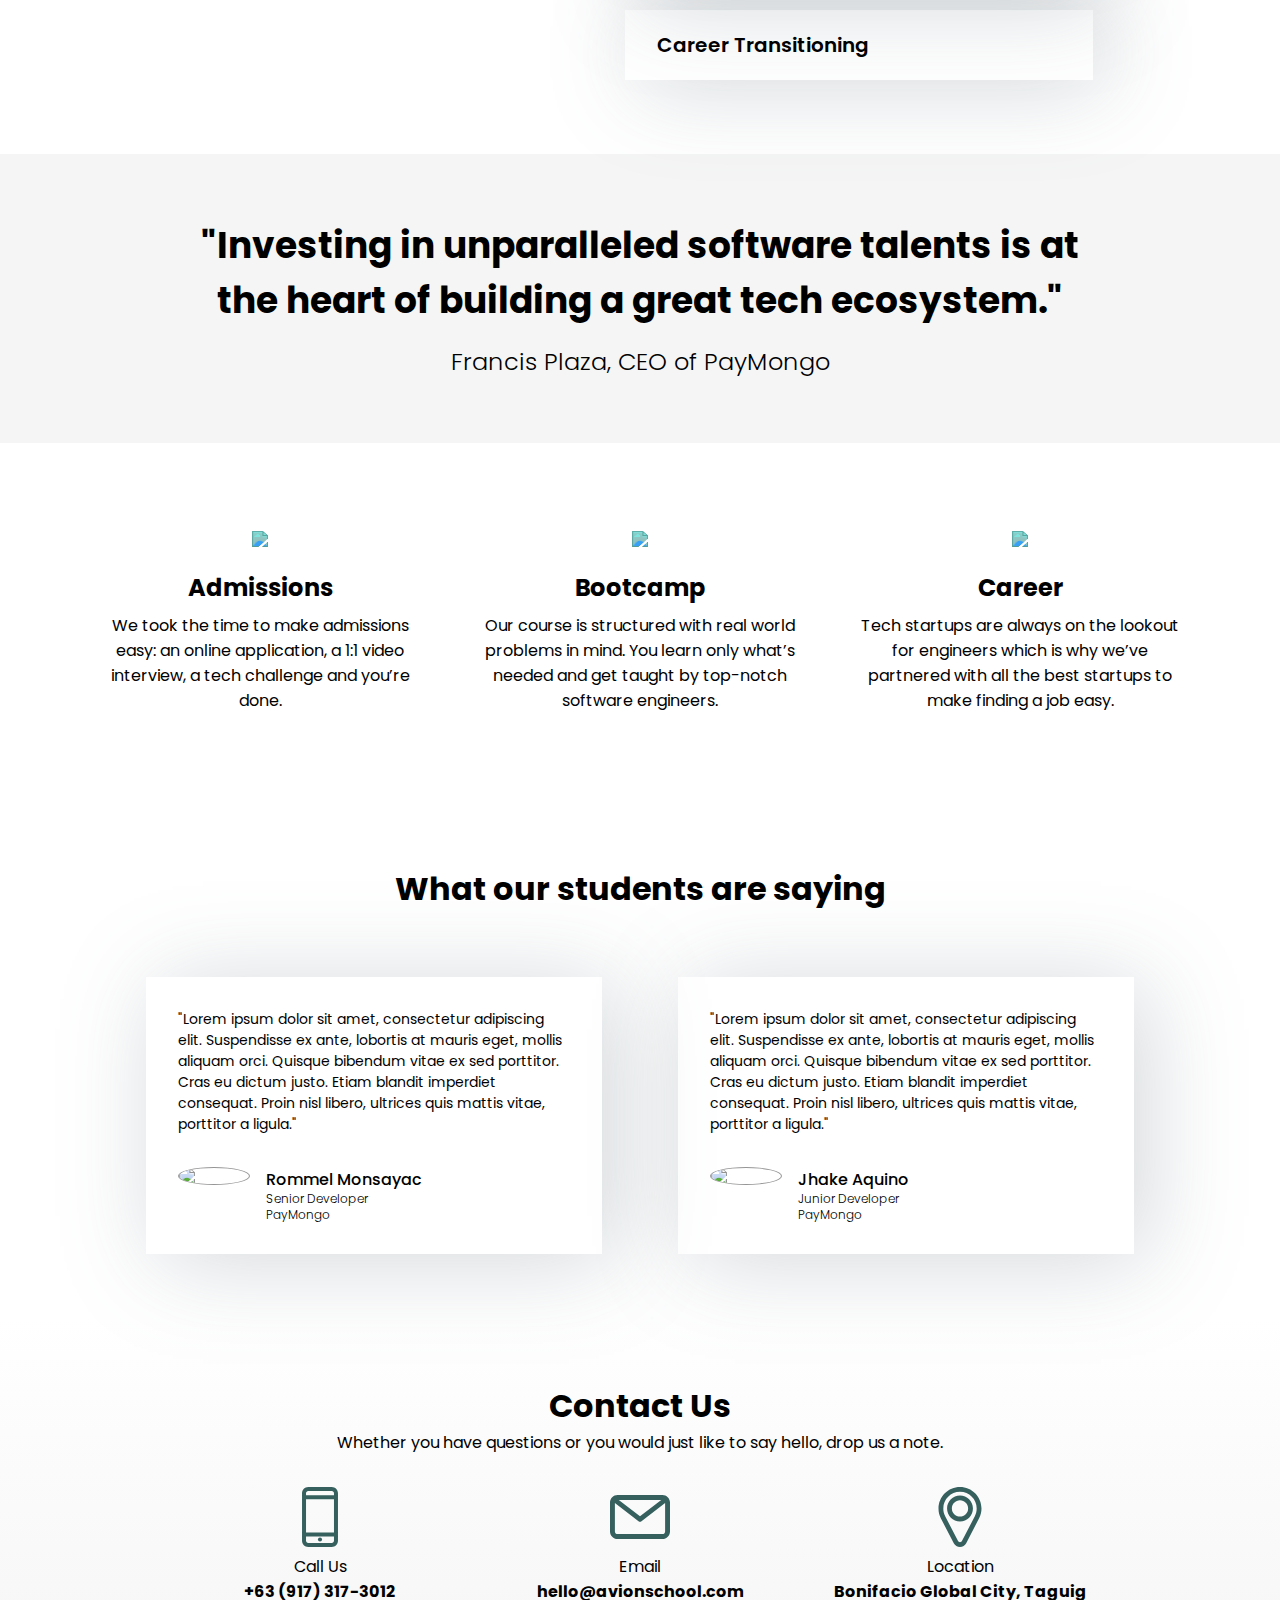
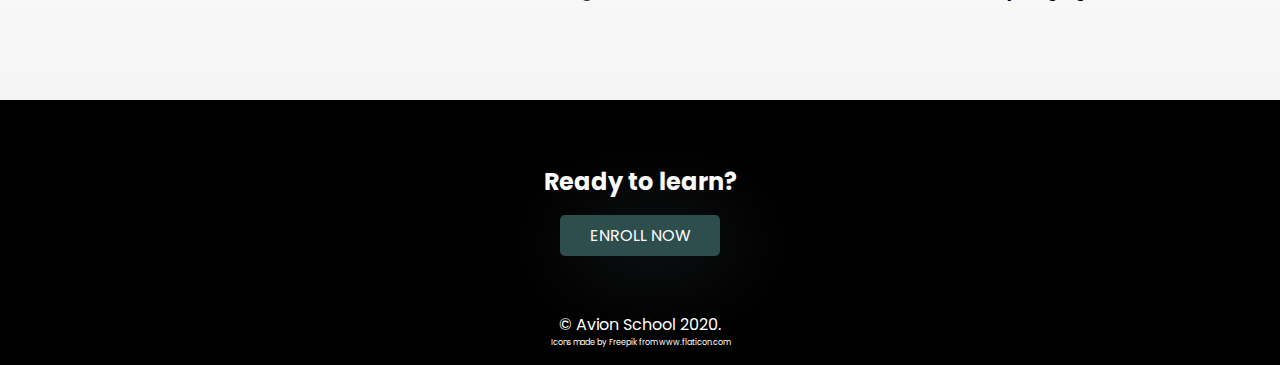
==== commit 50c1b11c: "Finish responsiveness for landing page. Add real links to the buttons." ====
--- a/index.html
+++ b/index.html
@@ -14,24 +14,39 @@
                 "use strict";
                 if (document.body.scrollTop >= 100 || document.documentElement.scrollTop >= 100 ) {
                     myNav.classList.add("scrolled");
-                } 
-                else {
+                } else {
                     myNav.classList.remove("scrolled");
                 }
             };
+            var menu = document.getElementById('menu');
+            var hamburger = document.getElementById('hamburger');
+            hamburger.addEventListener("click", function () {
+                if(menu.classList.contains("expanded-menu")){
+                    menu.classList.remove("expanded-menu")
+                } else {
+                    menu.classList.add("expanded-menu")
+                }
+            });
+            document.addEventListener('click', function(event) {
+            var isClickInside = menu.contains(event.target) || hamburger.contains(event.target);
+                if (!isClickInside) {
+                    menu.classList.remove("expanded-menu")
+                }
+            });
         }
     </script>
 </head>
 <body>
     <header id="header">
         <div class="container">
-            <img src="assets/logo.png">
-            <ul>
-                <li><a href="#">About</a></li>
-                <li><a href="#">Process</a></li>
-                <li><a href="#">Contact</a></li>
-                <li><a href="#" class="btn btn-hollow">ENROLL NOW</a></li>
+            <img src="assets/avion_school_logo.png">
+            <ul id="menu" class="menu">
+                <li><a href="#about">About</a></li>
+                <li><a href="#services">Process</a></li>
+                <li><a href="#contact">Contact</a></li>
+                <li><a href="./enroll.html" class="btn btn-hollow">ENROLL NOW</a></li>
             </ul>
+            <div id="hamburger" class="hamburger"><img src="assets/hamburger.png"></div>
         </div>
     </header>
 
@@ -47,7 +62,7 @@
                 <p>
                     Learn the fundamentals of writing code and the skills of the best software engineers. We teach you how to build software, work with teams and apply for top software jobs.
                 </p>
-                <a href="#" class="btn btn-solid">
+                <a href="./enroll.html" class="btn btn-solid">
                     ENROLL NOW
                 </a>
             </div>
@@ -178,7 +193,7 @@
     <footer>
         <div class="container">
             <h2>Ready to learn?</h2>
-            <a href="#" class="btn btn-solid">
+            <a href="./enroll.html" class="btn btn-solid">
                 ENROLL NOW
             </a>
             <div class="footer-btm">
--- a/css/global.css
+++ b/css/global.css
@@ -11,27 +11,33 @@
     margin: 0 auto;
 }
 
-@media (min-width: 576px) {
+@media (max-width: 9999px) {
+    .container {
+        width: 1140px;
+    }
+}
+
+@media (max-width: 1200px) {
+    .container {
+        width: 960px;
+    }
+}
+
+@media (max-width: 992px) {
+    .container {
+        width: 720px;
+    }
+}
+
+@media (max-width: 768px) {
     .container {
         width: 540px;
     }
 }
 
-@media (min-width: 768px) {
-    .container {
-        width: 720px;
-    }
-}
-
-@media (min-width: 992px) {
-    .container {
-        width: 960px;
-    }
-}
-
-@media (min-width: 1200px) {
-    .container {
-        width: 1140px;
+@media (max-width: 576px) {
+    .container {
+        width: 95%;
     }
 }
 
@@ -40,6 +46,7 @@
     top: 0;
     width: 100%;
     transition: background-color 200ms linear;
+    z-index: 1;
 }
 
 header.scrolled {
@@ -56,11 +63,16 @@
 }
 
 header img {
-    max-height: 25px;
+    max-height: 30px;
+}
+
+header ul {
+    display: flex;
+    align-items: center;
 }
 
 header li {
-    display: inline;
+    list-style: none;
     margin: 0 16px;
     font-weight: 500;
 }
@@ -68,6 +80,63 @@
 header a {
     text-decoration: none;
     color: black;
+}
+
+header .hamburger {
+    display: none;
+    position: fixed;
+    top: 0;
+    right: 0;
+    z-index: 2;
+    padding: 24px 24px;
+    width: 78px;
+    height: 78px;
+    border-radius: 5px;
+}
+
+header .hamburger:hover {
+    background: #2d4e4c33;
+    transition: background-color 50ms linear;
+}
+
+@media (max-width: 1200px) {
+}
+
+@media (max-width: 992px) {
+}
+
+@media (max-width: 768px) {
+    header .hamburger {
+        display: block;
+    }
+    header .menu {
+        display: none;
+        position: fixed;
+        top: 0;
+        right: 0;
+        flex-direction: column;
+        margin: 0;
+        padding: 0;
+        padding-top: 64px;
+        padding-bottom: 16px;
+        background: white;
+        box-shadow: 90px 7px 90px 0 rgba(110,123,131,.5);
+        border-radius: 5px;
+    }
+    header .menu li {
+        padding: 16px 24px;
+        font-size: 24px;
+        margin: 0;
+    }    
+    header .menu li:hover {
+        background: #2d4e4c33;
+    }
+    header .expanded-menu {
+        display: block;
+    }
+}
+
+@media (max-width: 576px) {
 }
 
 .btn {
@@ -79,18 +148,28 @@
     box-shadow: 12px 7px 90px 0 rgba(110,123,131,.3);
 }
 
-.btn-hollow{
+.btn-hollow {
     background: none;
     color: black;
 }
 
-.btn-solid{
+.btn-hollow:hover {
+    background-color: #2d4e4c;
+    color: white;
+}
+
+.btn-solid {
     background-color: #2d4e4c;
     border: none;
     color: white;
 }
 
-footer  {    
+.btn-solid:hover {
+    background: white;
+    color: black;
+}
+
+footer {    
     background: rgb(0,0,0);
 }
 
--- a/css/index.css
+++ b/css/index.css
@@ -45,7 +45,7 @@
     font-size: 72px;
     width: 100%;
     padding-bottom: 16px;
-    padding-top: 72px;
+    padding-top: 78px;
     line-height: 80px;
 }
 
@@ -66,6 +66,74 @@
     padding: 16px 40px;
 }
 
+@media (max-width: 1200px) {
+    #banner h1 {
+        font-size: 64px;
+        line-height: 64px;
+    }
+    #banner p {
+        font-size: 20px;
+    }
+    #banner .banner-highlight {
+        font-size: 24px;
+    }
+    #banner .btn {
+        font-size: 22px;
+        padding: 14px 32px;
+    }
+}
+
+@media (max-width: 992px) {
+    #banner h1 {
+        font-size: 48px;
+        line-height: 48px;
+    }
+    #banner p {
+        font-size: 20px;
+    }
+    #banner .banner-highlight {
+        font-size: 24px;
+    }
+    #banner .btn {
+        font-size: 20px;
+        padding: 12px 30px;
+    }
+}
+
+@media (max-width: 768px) {
+    #banner h1 {
+        font-size: 40px;
+        line-height: 40px;
+    }
+    #banner p {
+        font-size: 16px;
+    }
+    #banner .banner-highlight {
+        font-size: 24px;
+    }
+    #banner .btn {
+        font-size: 18px;
+        padding: 10px 24px;
+    }
+}
+
+/* @media (max-width: 576px) {
+    #banner h1 {
+        font-size: 30px;
+        line-height: 30px;
+    }
+    #banner p {
+        font-size: 10px;
+    }
+    #banner .banner-highlight {
+        font-size: 14px;
+    }
+    #banner .btn {
+        font-size: 16px;
+        padding: 8px 24px;
+    }
+} */
+
 #about {
     margin-top: 100vh;
     background: rgb(255,255,255);
@@ -105,6 +173,8 @@
 #about ul {
     list-style: none;
     width: 80%;
+    display: flex;
+    flex-direction: column;
 }
 
 #about li {
@@ -113,11 +183,45 @@
     padding: 20px 32px;
     box-shadow: 12px 7px 90px 0 rgba(110,123,131,.3);
     margin-bottom: 10px;
+    width: 100%;
+}
+
+@media (max-width: 1200px) {
+}
+
+@media (max-width: 992px) {
+    #about .container {
+        flex-direction: column;
+        text-align: center;
+    }
+    #about ul {
+        display: flex;
+        align-items: center;
+        justify-content: center;
+        margin: 0 auto;
+    }
+    #about h2 {
+        font-size: 24px;
+    }
+    #about p {
+        font-size: 16px;
+    }
+    #about li {
+        font-size: 16px;
+        padding: 16px 24px;
+    }
+}
+
+@media (max-width: 768px) {
+}
+
+@media (max-width: 576px) {
 }
 
 #quote {
     background: rgb(245, 245, 245);
 }
+
 #quote .container {
     text-align: center;
     display: flex;
@@ -138,10 +242,34 @@
     font-weight: 300;
 }
 
+@media (max-width: 1200px) {
+}
+
+@media (max-width: 992px) {
+}
+
+@media (max-width: 768px) {
+    #quote blockquote {
+        font-size: 16px;
+    }
+    #quote span {
+        font-size: 16px;
+    }
+}
+
+@media (max-width: 576px) {
+}
+
 #services {
     background: rgb(255, 255, 255);
 }
 
+#services img {
+    max-height: 96px;
+    margin-bottom: 16px;
+    filter: invert(24%) sepia(43%) saturate(357%) hue-rotate(127deg) brightness(100%) contrast(92%);
+}
+
 #services .container {
     text-align: center;
     display: flex;
@@ -152,7 +280,35 @@
 
 #services .service-block {
     width: 100%;
-    padding: 32px 32px;
+    padding: 24px 24px;
+}
+
+#services h3 {
+    font-size: 24px;
+    margin-bottom: 8px;
+}
+
+#services p {
+    font-size: 16px;
+}
+
+@media (max-width: 1200px) {
+}
+
+@media (max-width: 992px) {
+}
+
+@media (max-width: 768px) {
+    #services .container {
+        flex-direction: column;
+    }
+    #services img {
+        max-height: 60px;
+        margin-bottom: 16px;
+    }
+}
+
+@media (max-width: 576px) {
 }
 
 #students h2 {
@@ -217,16 +373,46 @@
     align-items: flex-start;
 }
 
+@media (max-width: 1200px) {
+}
+
+@media (max-width: 992px) {
+    #students h2 {
+        font-size: 24px;
+        margin-bottom: 16px;
+    }
+}
+
+@media (max-width: 768px) {
+    #students .testimonials-container {
+        flex-direction: column;
+    }
+    #students .student-block {
+        width: 100%;
+        margin: 8px 0;
+        padding: 32px 32px;
+    }
+    
+}
+
+@media (max-width: 576px) {
+}
+
 #contact {
     background: linear-gradient(180deg,#fff 0%,rgb(245, 245, 245) 100%);
 }
 
 #contact img {
     max-width: 60px;
+    filter: invert(24%) sepia(43%) saturate(357%) hue-rotate(127deg) brightness(100%) contrast(92%);
 }
 
 #contact h2 {    
     font-size: 32px;
+}
+
+#contact p {
+    font-size: 16px;
 }
 
 #contact .container {
@@ -252,4 +438,27 @@
 
 #contact h3 {
     font-size: 16px;
+}
+
+@media (max-width: 1200px) {
+}
+
+@media (max-width: 992px) {
+    #contact .contacts {
+        flex-direction: column;
+        margin-top: 16px;
+    }
+    #contact .contact-block {
+        width: 100%;
+        padding: 12px 12px;
+    }
+}
+
+@media (max-width: 768px) {
+    #contact img {
+        max-width: 40px;
+    }
+}
+
+@media (max-width: 576px) {
 }